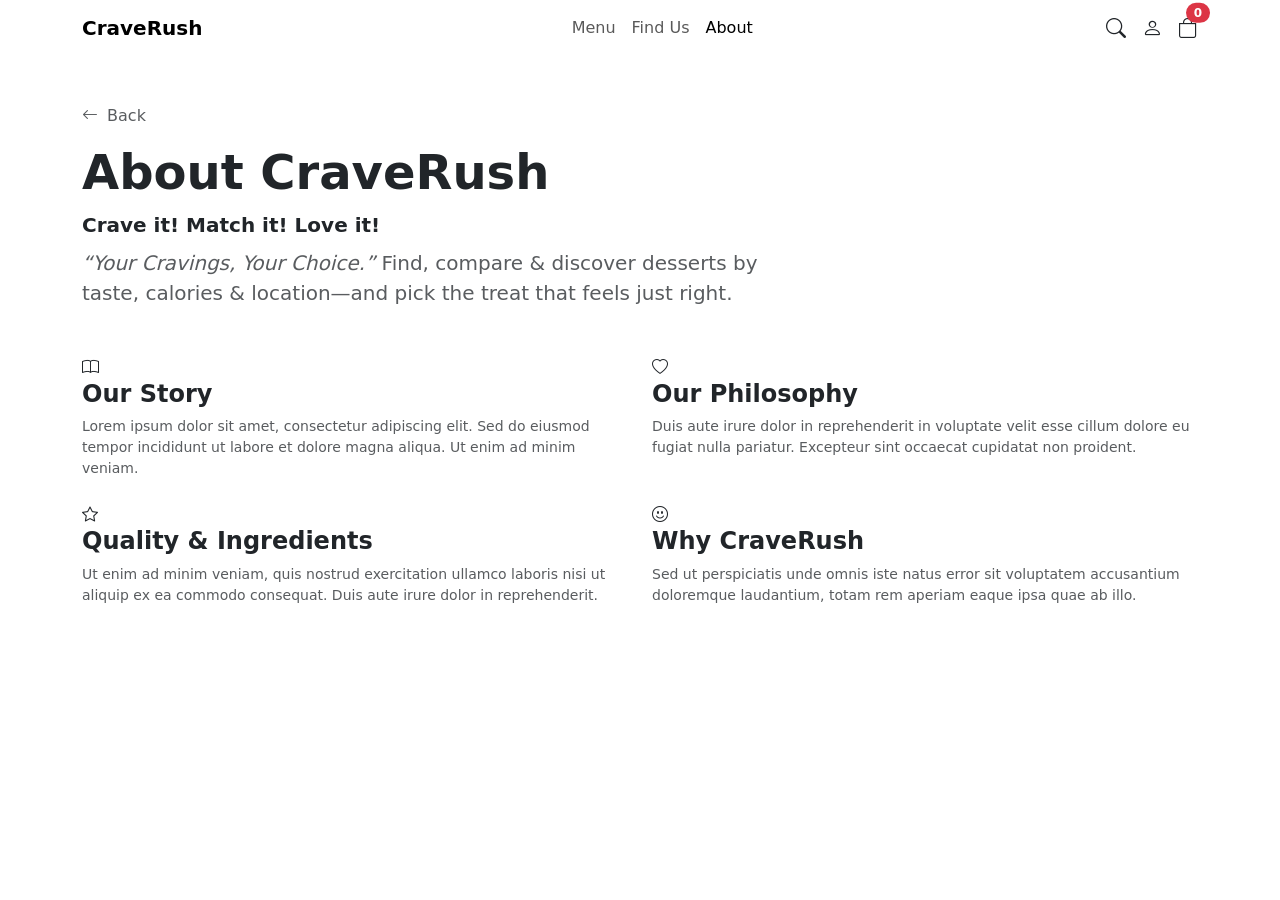
==== about.html @ ae910c8f "Add files via upload" ====
<!DOCTYPE html>
<html lang="en">
<head>
    <meta charset="UTF-8">
    <meta name="viewport" content="width=device-width, initial-scale=1.0">
    <title>About | CraveRush</title>

    <script>
        (function() {
            if (localStorage.getItem('creamySwirlsTheme') === 'dark') {
                document.documentElement.setAttribute('data-theme', 'dark');
            }
        })();
    </script>

    <link href="https://fonts.googleapis.com/css2?family=Playfair+Display:wght@600;700&family=Poppins:wght@300;400;500;600&display=swap" rel="stylesheet">
    <link href="https://cdn.jsdelivr.net/npm/bootstrap@5.3.2/dist/css/bootstrap.min.css" rel="stylesheet">
    <link rel="stylesheet" href="https://cdn.jsdelivr.net/npm/bootstrap-icons@1.11.1/font/bootstrap-icons.css">
    <link rel="stylesheet" href="css/style.css">
</head>
<body>

    <nav class="navbar navbar-expand-lg">
        <div class="container">
            <a class="navbar-brand fw-bold" href="index.html">CraveRush</a>
            <button class="navbar-toggler" type="button" data-bs-toggle="collapse" data-bs-target="#navbarNav">
                <span class="navbar-toggler-icon"></span>
            </button>
            <div class="collapse navbar-collapse" id="navbarNav">
                <ul class="navbar-nav mx-auto">
                    <li class="nav-item"><a class="nav-link" href="desserts.html">Menu</a></li>
                    <li class="nav-item"><a class="nav-link" href="find-us.html">Find Us</a></li>
                    <li class="nav-item"><a class="nav-link active" href="about.html">About</a></li>
                </ul>
                <div class="d-flex align-items-center gap-3 mt-3 mt-lg-0">
                    <a href="products.html" class="text-dark"><i class="bi bi-search fs-5"></i></a>
                    <div class="dropdown">
                        <a href="javascript:void(0)" class="text-dark" id="accountIcon" data-bs-toggle="dropdown">
                            <i class="bi bi-person fs-5"></i>
                        </a>
                        <ul class="dropdown-menu dropdown-menu-end" id="accountMenu"></ul>
                    </div>
                    <a href="cart.html" class="text-dark position-relative">
                        <i class="bi bi-bag fs-5"></i>
                        <span class="position-absolute top-0 start-100 translate-middle badge rounded-pill bg-danger" id="cart-count">0</span>
                    </a>
                </div>
            </div>
        </div>
    </nav>

    <section class="py-5">
        <div class="container">
            <a href="index.html" class="text-decoration-none text-muted mb-3 d-inline-block">
                <i class="bi bi-arrow-left me-1"></i> Back
            </a>
            <h1 class="display-5 fw-bold mb-2">About CraveRush</h1>
            <p class="lead fw-semibold mb-2">Crave it! Match it! Love it!</p>
            <p class="lead text-muted mb-5" style="max-width: 720px;">
                <em>“Your Cravings, Your Choice.”</em> Find, compare &amp; discover desserts by taste, calories &amp; location—and pick the treat that feels just right.
            </p>

            <div class="row g-4">
                <div class="col-md-6">
                    <div class="info-card">
                        <div class="info-icon"><i class="bi bi-book"></i></div>
                        <h4 class="fw-bold mb-2">Our Story</h4>
                        <p class="text-muted small mb-0">
                            Lorem ipsum dolor sit amet, consectetur adipiscing elit. Sed do eiusmod tempor
                            incididunt ut labore et dolore magna aliqua. Ut enim ad minim veniam.
                        </p>
                    </div>
                </div>
                <div class="col-md-6">
                    <div class="info-card">
                        <div class="info-icon"><i class="bi bi-heart"></i></div>
                        <h4 class="fw-bold mb-2">Our Philosophy</h4>
                        <p class="text-muted small mb-0">
                            Duis aute irure dolor in reprehenderit in voluptate velit esse cillum dolore eu
                            fugiat nulla pariatur. Excepteur sint occaecat cupidatat non proident.
                        </p>
                    </div>
                </div>
                <div class="col-md-6">
                    <div class="info-card">
                        <div class="info-icon"><i class="bi bi-star"></i></div>
                        <h4 class="fw-bold mb-2">Quality & Ingredients</h4>
                        <p class="text-muted small mb-0">
                            Ut enim ad minim veniam, quis nostrud exercitation ullamco laboris nisi ut aliquip
                            ex ea commodo consequat. Duis aute irure dolor in reprehenderit.
                        </p>
                    </div>
                </div>
                <div class="col-md-6">
                    <div class="info-card">
                        <div class="info-icon"><i class="bi bi-emoji-smile"></i></div>
                        <h4 class="fw-bold mb-2">Why CraveRush</h4>
                        <p class="text-muted small mb-0">
                            Sed ut perspiciatis unde omnis iste natus error sit voluptatem accusantium
                            doloremque laudantium, totam rem aperiam eaque ipsa quae ab illo.
                        </p>
                    </div>
                </div>
            </div>
        </div>
    </section>

    <script src="https://cdn.jsdelivr.net/npm/bootstrap@5.3.2/dist/js/bootstrap.bundle.min.js"></script>
    <script src="js/products.js"></script>
    <script src="js/auth.js"></script>
    <script src="js/cart.js"></script>
    <script src="js/app.js"></script>
</body>
</html>
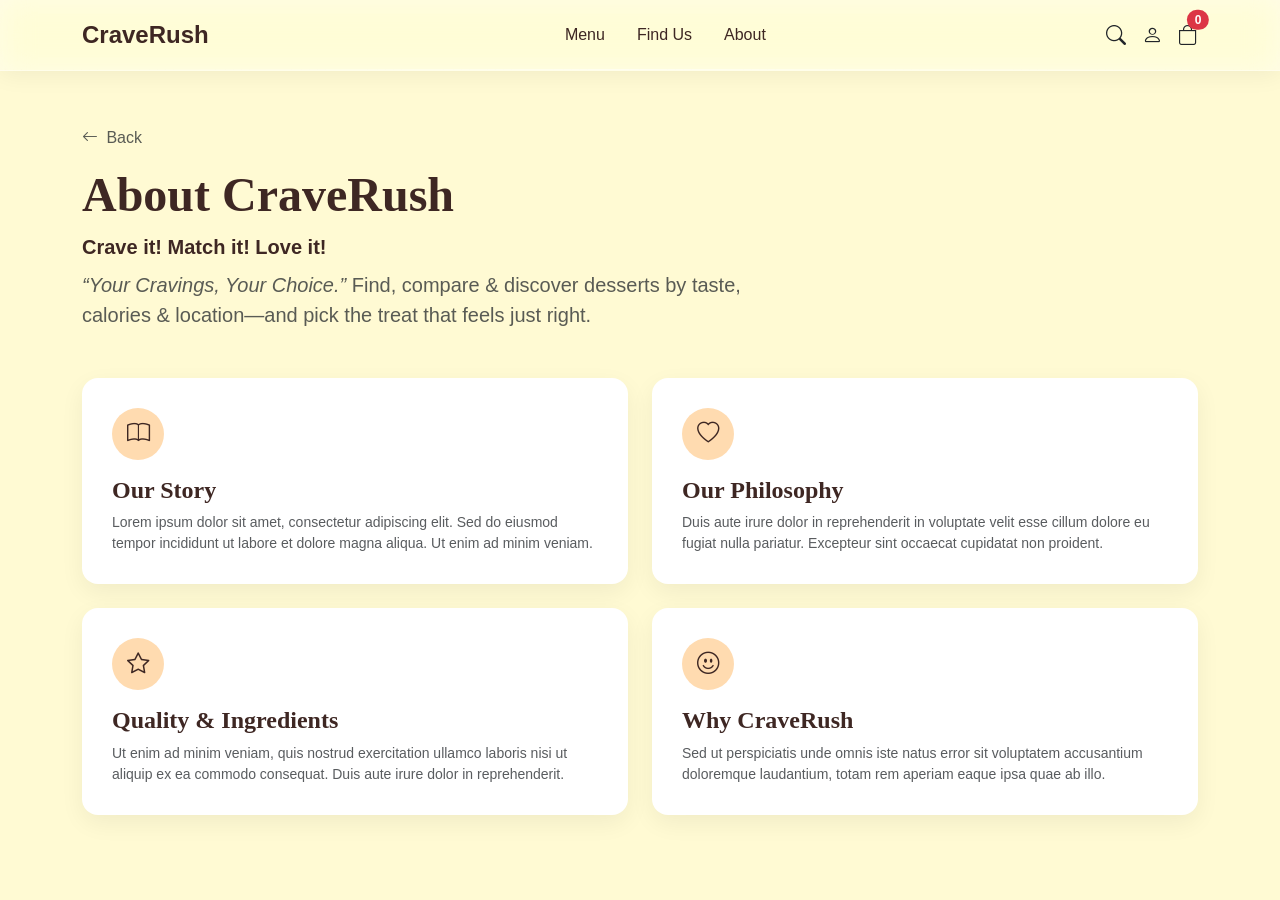
==== commit aa815b62: "Update about.html" ====
--- a/about.html
+++ b/about.html
@@ -16,7 +16,7 @@
     <link href="https://fonts.googleapis.com/css2?family=Playfair+Display:wght@600;700&family=Poppins:wght@300;400;500;600&display=swap" rel="stylesheet">
     <link href="https://cdn.jsdelivr.net/npm/bootstrap@5.3.2/dist/css/bootstrap.min.css" rel="stylesheet">
     <link rel="stylesheet" href="https://cdn.jsdelivr.net/npm/bootstrap-icons@1.11.1/font/bootstrap-icons.css">
-    <link rel="stylesheet" href="css/style.css">
+    <link rel="stylesheet" href="style.css">
 </head>
 <body>
 
@@ -106,9 +106,9 @@
     </section>
 
     <script src="https://cdn.jsdelivr.net/npm/bootstrap@5.3.2/dist/js/bootstrap.bundle.min.js"></script>
-    <script src="js/products.js"></script>
-    <script src="js/auth.js"></script>
-    <script src="js/cart.js"></script>
-    <script src="js/app.js"></script>
+    <script src="products.js"></script>
+    <script src="auth.js"></script>
+    <script src="cart.js"></script>
+    <script src="app.js"></script>
 </body>
-</html>+</html>
--- a/style.css
+++ b/style.css
@@ -0,0 +1,1078 @@
+/* =========================================
+   DESIGN SYSTEM & VARIABLES
+========================================= */
+:root {
+    --primary-bg: #FFFAD3;
+    --peach: #FFDBB0;
+    --soft-pink: #FFCCB8;
+    --pink-accent: #FFB1B1;
+    --text-dark: #3E2723;
+    --text-muted: #6D4C41;
+    --card-bg: #FFFFFF;
+    --border-radius: 16px;
+    --shadow-soft: 0 8px 24px rgba(0, 0, 0, 0.06);
+    --shadow-hover: 0 12px 32px rgba(0, 0, 0, 0.1);
+    --transition: all 0.3s ease;
+    --navbar-height: 78px;
+}
+
+/* =========================================
+   GLOBAL
+========================================= */
+html, body {
+    max-width: 100%;
+    overflow-x: hidden;
+}
+
+body {
+    background-color: var(--primary-bg);
+    color: var(--text-dark);
+    font-family: 'Poppins', sans-serif;
+    /* Compensate for the fixed navbar */
+    padding-top: var(--navbar-height);
+}
+
+h1, h2, h3, h4, h5, h6 { font-family: 'Playfair Display', serif; }
+a { text-decoration: none; color: inherit; }
+
+/* =========================================
+   STICKY / FIXED GLASSMORPHIC NAVBAR
+========================================= */
+.navbar {
+    position: fixed !important;
+    top: 0;
+    left: 0;
+    right: 0;
+    z-index: 1030; /* below modals (1055) but above content */
+    padding-top: 0.75rem !important;
+    padding-bottom: 0.75rem !important;
+    background: rgba(255, 255, 255, 0.45) !important;
+    backdrop-filter: blur(16px) saturate(180%);
+    -webkit-backdrop-filter: blur(16px) saturate(180%);
+    border-bottom: 1px solid rgba(255, 255, 255, 0.35);
+    box-shadow: 0 4px 24px rgba(0, 0, 0, 0.06);
+}
+
+/* Subtle glass highlight line */
+.navbar::after {
+    content: "";
+    position: absolute;
+    left: 0;
+    right: 0;
+    bottom: 0;
+    height: 1px;
+    background: linear-gradient(90deg, transparent, rgba(255,255,255,0.9), transparent);
+    opacity: 0.6;
+}
+
+.navbar-brand {
+    font-size: 1.5rem;
+    color: var(--text-dark) !important;
+}
+
+.nav-link {
+    font-weight: 500;
+    color: var(--text-dark) !important;
+    margin: 0 0.5rem;
+    transition: var(--transition);
+}
+
+.nav-link:hover { color: var(--pink-accent) !important; }
+
+/* Mobile / tablet collapsed menu panel gets its own glass layer */
+@media (max-width: 991.98px) {
+    .navbar-collapse {
+        background: rgba(255, 255, 255, 0.7);
+        backdrop-filter: blur(16px) saturate(180%);
+        -webkit-backdrop-filter: blur(16px) saturate(180%);
+        border: 1px solid rgba(255, 255, 255, 0.5);
+        border-radius: 16px;
+        padding: 1rem;
+        margin-top: 0.75rem;
+        box-shadow: 0 8px 24px rgba(0, 0, 0, 0.08);
+    }
+}
+
+/* =========================================
+   BUTTONS
+========================================= */
+.btn-custom,
+.btn-outline-custom {
+    border: 2px solid var(--text-dark) !important;
+    border-radius: 50px;
+    padding: 0.6rem 1.5rem;
+    font-weight: 500;
+    transition: var(--transition);
+}
+
+.btn-custom {
+    background-color: var(--text-dark);
+    color: #fff;
+}
+
+.btn-custom:hover,
+.btn-custom:focus,
+.btn-custom:active,
+.btn-custom:focus-visible {
+    background-color: transparent;
+    color: var(--text-dark);
+    border-color: var(--text-dark) !important;
+    box-shadow: 0 0 0 0.25rem rgba(255, 177, 177, 0.4);
+}
+
+.btn-outline-custom {
+    background-color: transparent;
+    color: var(--text-dark);
+}
+
+.btn-outline-custom:hover,
+.btn-outline-custom:focus,
+.btn-outline-custom:active,
+.btn-outline-custom:focus-visible {
+    background-color: var(--text-dark);
+    color: #fff;
+    border-color: var(--text-dark) !important;
+    box-shadow: 0 0 0 0.25rem rgba(255, 177, 177, 0.4);
+}
+
+/* =========================================
+   HERO
+========================================= */
+.hero-section { padding: 3rem 0; }
+
+.hero-img {
+    border-radius: var(--border-radius);
+    box-shadow: var(--shadow-soft);
+    object-fit: cover;
+    max-height: 450px;
+    width: 100%;
+}
+
+/* Equal-sized hero buttons */
+.hero-btn-group {
+    max-width: 520px;
+    width: 100%;
+}
+.hero-btn {
+    flex: 1 1 0;
+    min-width: 0;
+    min-height: 68px;              /* ~2 rows tall */
+    display: flex !important;
+    align-items: center;           /* vertically centered */
+    justify-content: center;       /* horizontally centered */
+    text-align: center;
+    white-space: normal;
+    line-height: 1.25;
+    padding: 0.75rem 0.75rem !important;
+    font-size: 1rem;
+    font-weight: 600;
+}
+@media (max-width: 575.98px) {
+    .hero-btn-group { max-width: 100%; gap: 0.6rem !important; }
+    .hero-btn {
+        min-height: 72px;
+        font-size: 0.9rem;
+        padding: 0.6rem 0.5rem !important;
+    }
+}
+
+/* =========================================
+   MAIN CHOICES (equal-sized pair)
+========================================= */
+.choice-wrapper {
+    max-width: 700px;
+    width: 100%;
+    margin: 0 auto;
+}
+
+.choice-btn {
+    flex: 1 1 0;
+    min-width: 0;
+    text-decoration: none;
+}
+
+.choice-card {
+    background-color: var(--peach);
+    border-radius: var(--border-radius);
+    transition: var(--transition);
+    cursor: pointer;
+    border: 2px solid transparent;
+    width: 100%;
+    min-height: 130px;
+    padding: 2.5rem 1rem;
+    display: flex;
+    align-items: center;
+    justify-content: center;
+    text-align: center;
+}
+
+.choice-btn:hover .choice-card,
+.choice-btn:focus-visible .choice-card {
+    transform: translateY(-5px);
+    box-shadow: var(--shadow-hover);
+    border-color: var(--pink-accent);
+    background-color: var(--soft-pink);
+}
+
+@media (max-width: 575.98px) {
+    .choice-btn { width: 100%; }
+    .choice-card { min-height: 100px; padding: 1.75rem 1rem; }
+}
+
+/* =========================================
+   SEARCH BAR
+========================================= */
+.search-wrapper {
+    background: #fff;
+    border-radius: 50px;
+    box-shadow: var(--shadow-soft);
+    padding: 0.25rem;
+}
+.search-wrapper .form-control {
+    background: transparent;
+    border-radius: 50px;
+}
+.search-wrapper .form-control:focus { box-shadow: none; }
+
+/* =========================================
+   PRODUCT CARDS
+========================================= */
+.product-card {
+    background: var(--card-bg);
+    border-radius: var(--border-radius);
+    overflow: hidden;
+    transition: var(--transition);
+    border: none;
+    box-shadow: var(--shadow-soft);
+    height: 100%;
+    cursor: pointer;
+}
+.product-card:hover {
+    transform: translateY(-5px);
+    box-shadow: var(--shadow-hover);
+}
+.product-card img {
+    height: 200px;
+    width: 100%;
+    object-fit: cover;
+    transition: transform 0.5s ease;
+}
+.product-card:hover img { transform: scale(1.05); }
+.product-card .card-body { padding: 1.25rem; }
+.product-card .price { font-weight: 600; color: var(--text-dark); }
+.product-card .calories { font-size: 0.85rem; color: var(--text-muted); }
+
+/* =========================================
+   CATEGORY CARDS
+========================================= */
+.category-card {
+    background: var(--card-bg);
+    border-radius: var(--border-radius);
+    overflow: hidden;
+    transition: var(--transition);
+    box-shadow: var(--shadow-soft);
+    cursor: pointer;
+    text-align: center;
+    border: 2px solid transparent;
+}
+.category-card:hover,
+.category-card:focus-visible {
+    transform: translateY(-5px);
+    box-shadow: var(--shadow-hover);
+    border-color: var(--pink-accent);
+    outline: none;
+}
+.category-card img { height: 150px; object-fit: cover; width: 100%; }
+.category-card h5 { margin: 1rem 0; font-size: 1.1rem; }
+
+/* =========================================
+   PRODUCT DETAILS
+========================================= */
+.product-detail-img {
+    border-radius: var(--border-radius);
+    box-shadow: var(--shadow-soft);
+    width: 100%;
+    max-height: 500px;
+    object-fit: cover;
+}
+
+.quantity-selector {
+    display: inline-flex;
+    align-items: center;
+    border: 1px solid #ddd;
+    border-radius: 50px;
+    overflow: hidden;
+}
+.quantity-selector button {
+    background: transparent;
+    border: none;
+    padding: 0.5rem 1rem;
+    font-size: 1.2rem;
+    cursor: pointer;
+    transition: var(--transition);
+}
+.quantity-selector button:hover { background-color: var(--peach); }
+.quantity-selector input {
+    width: 50px;
+    text-align: center;
+    border: none;
+    font-weight: 600;
+    background: transparent;
+}
+
+/* =========================================
+   BREADCRUMB
+========================================= */
+.breadcrumb-item a { color: var(--text-muted); }
+.breadcrumb-item.active { color: var(--text-dark); font-weight: 500; }
+
+/* =========================================
+   OWL CAROUSEL
+========================================= */
+#featured-products {
+    position: relative;
+    padding: 0 55px;
+}
+
+#featured-products .item { padding: 0 10px; }
+
+/* Dots */
+.owl-theme .owl-dots { margin-top: 20px !important; }
+.owl-theme .owl-dots .owl-dot span {
+    background: var(--peach) !important;
+    transition: var(--transition);
+}
+.owl-theme .owl-dots .owl-dot.active span,
+.owl-theme .owl-dots .owl-dot:hover span {
+    background: var(--pink-accent) !important;
+}
+
+/* Prev / Next black circular buttons */
+#featured-products .owl-nav {
+    margin: 0 !important;
+}
+#featured-products .owl-nav button.owl-prev,
+#featured-products .owl-nav button.owl-next {
+    position: absolute;
+    top: 50%;
+    transform: translateY(-50%);
+    background: #000 !important;
+    color: #fff !important;
+    width: 44px;
+    height: 44px;
+    border-radius: 50% !important;
+    display: flex !important;
+    align-items: center;
+    justify-content: center;
+    font-size: 1.15rem !important;
+    font-weight: 700 !important;
+    line-height: 1;
+    padding: 0 !important;
+    margin: 0 !important;
+    transition: var(--transition);
+    box-shadow: 0 6px 16px rgba(0, 0, 0, 0.18);
+    z-index: 5;
+}
+#featured-products .owl-nav button.owl-prev { left: 0; }
+#featured-products .owl-nav button.owl-next { right: 0; }
+
+#featured-products .owl-nav button.owl-prev:hover,
+#featured-products .owl-nav button.owl-next:hover {
+    background: var(--pink-accent) !important;
+    color: #000 !important;
+    transform: translateY(-50%) scale(1.08);
+    box-shadow: 0 8px 20px rgba(0, 0, 0, 0.25);
+}
+#featured-products .owl-nav button.disabled {
+    opacity: 0.35;
+    cursor: not-allowed;
+    pointer-events: none;
+}
+
+@media (max-width: 767.98px) {
+    #featured-products { padding: 0 42px; }
+    #featured-products .owl-nav button.owl-prev,
+    #featured-products .owl-nav button.owl-next {
+        width: 36px;
+        height: 36px;
+        font-size: 0.95rem !important;
+    }
+}
+
+/* =========================================
+   UTILITIES
+========================================= */
+.section-title {
+    font-weight: 700;
+    color: var(--text-dark);
+    position: relative;
+    display: inline-block;
+}
+
+.fade-in { animation: fadeIn 0.6s ease-in-out; }
+@keyframes fadeIn {
+    from { opacity: 0; transform: translateY(20px); }
+    to { opacity: 1; transform: translateY(0); }
+}
+
+/* Custom menu without default caret on account icon */
+#accountIcon::after { display: none !important; }
+
+/* =========================================
+   AUTH PAGES (login / signup)
+========================================= */
+.auth-section {
+    min-height: calc(100vh - var(--navbar-height));
+    display: flex;
+    align-items: center;
+    justify-content: center;
+    padding: 3rem 1rem;
+}
+.auth-card {
+    background: #fff;
+    border-radius: 24px;
+    box-shadow: var(--shadow-soft);
+    max-width: 480px;
+    width: 100%;
+    padding: 2.25rem;
+}
+.auth-tabs {
+    display: flex;
+    background: var(--primary-bg);
+    border-radius: 50px;
+    padding: 4px;
+    margin-bottom: 1.75rem;
+}
+.auth-tab {
+    flex: 1;
+    border: none;
+    background: transparent;
+    padding: 0.65rem;
+    border-radius: 50px;
+    font-weight: 600;
+    color: var(--text-muted);
+    transition: var(--transition);
+    cursor: pointer;
+}
+.auth-tab.active {
+    background: var(--text-dark);
+    color: #fff;
+}
+.auth-form { display: none; }
+.auth-form.active { display: block; }
+.auth-card .form-control {
+    border-radius: 12px;
+    padding: 0.7rem 1rem;
+    border: 1px solid #eee;
+    background: #fafafa;
+}
+.auth-card .form-control:focus {
+    box-shadow: 0 0 0 0.2rem rgba(255, 177, 177, 0.35);
+    border-color: var(--pink-accent);
+    background: #fff;
+}
+
+/* =========================================
+   FIND US / ABOUT / ORDERS cards
+========================================= */
+.info-card {
+    background: #fff;
+    border-radius: var(--border-radius);
+    box-shadow: var(--shadow-soft);
+    padding: 1.75rem;
+    height: 100%;
+    transition: var(--transition);
+    border: 2px solid transparent;
+}
+.info-card:hover {
+    transform: translateY(-5px);
+    box-shadow: var(--shadow-hover);
+    border-color: var(--pink-accent);
+}
+.info-card .info-icon {
+    width: 52px;
+    height: 52px;
+    border-radius: 50%;
+    background: var(--peach);
+    display: flex;
+    align-items: center;
+    justify-content: center;
+    font-size: 1.4rem;
+    color: var(--text-dark);
+    margin-bottom: 1rem;
+}
+
+.order-card {
+    background: #fff;
+    border-radius: var(--border-radius);
+    box-shadow: var(--shadow-soft);
+    padding: 1.5rem;
+    margin-bottom: 1.25rem;
+    border-left: 5px solid var(--pink-accent);
+}
+.order-card .order-id { font-weight: 700; }
+.order-card .status-badge {
+    display: inline-block;
+    background: #E8F5E9;
+    color: #2E7D32;
+    padding: 0.25rem 0.75rem;
+    border-radius: 50px;
+    font-size: 0.8rem;
+    font-weight: 600;
+}
+
+/* =========================================
+   RESPONSIVE
+========================================= */
+@media (max-width: 768px) {
+    :root { --navbar-height: 68px; }
+    .hero-section { text-align: center; padding: 2rem 0; }
+    .hero-img { margin-top: 2rem; }
+    .product-card img { height: 160px; }
+    .category-card img { height: 120px; }
+    .display-4 { font-size: 2.2rem; }
+}
+
+/* =========================================
+   COMPARE CHECKBOX ON PRODUCT CARD
+========================================= */
+.compare-check {
+    position: absolute;
+    top: 10px;
+    left: 10px;
+    z-index: 3;
+    background: rgba(255, 255, 255, 0.92);
+    backdrop-filter: blur(4px);
+    padding: 0.3rem 0.65rem;
+    border-radius: 50px;
+    display: inline-flex;
+    align-items: center;
+    gap: 0.35rem;
+    font-size: 0.75rem;
+    font-weight: 600;
+    color: var(--text-dark);
+    cursor: pointer;
+    box-shadow: 0 2px 8px rgba(0, 0, 0, 0.08);
+    transition: var(--transition);
+}
+.compare-check:hover { background: #fff; box-shadow: 0 4px 12px rgba(0,0,0,0.12); }
+.compare-check input { accent-color: var(--pink-accent); cursor: pointer; }
+
+/* =========================================
+   COMPARE MODAL TABLE
+========================================= */
+.compare-scroll {
+    overflow-x: auto;
+    -webkit-overflow-scrolling: touch;
+    padding-bottom: 0.5rem;
+}
+.compare-table {
+    width: 100%;
+    min-width: 640px;
+    border-collapse: separate;
+    border-spacing: 0 8px;
+}
+.compare-table th,
+.compare-table td {
+    padding: 0.75rem 1rem;
+    vertical-align: middle;
+    text-align: center;
+    border: none;
+    background: #fff;
+}
+.compare-table tbody tr td {
+    background: #fff;
+    border-top: 1px solid #f3f3f3;
+    border-bottom: 1px solid #f3f3f3;
+}
+.compare-table tbody tr td:first-child {
+    border-top-left-radius: 12px;
+    border-bottom-left-radius: 12px;
+}
+.compare-table tbody tr td:last-child {
+    border-top-right-radius: 12px;
+    border-bottom-right-radius: 12px;
+}
+.compare-attr {
+    text-align: left !important;
+    font-weight: 600;
+    color: var(--text-muted);
+    font-size: 0.85rem;
+    background: var(--primary-bg) !important;
+    white-space: nowrap;
+    min-width: 120px;
+}
+.compare-img {
+    width: 100px;
+    height: 100px;
+    border-radius: 12px;
+    object-fit: cover;
+}
+.compare-remove {
+    background: #f2f2f2;
+    border: none;
+    width: 28px; height: 28px;
+    border-radius: 50%;
+    font-size: 0.75rem;
+    color: var(--text-dark);
+    cursor: pointer;
+    transition: var(--transition);
+}
+.compare-remove:hover {
+    background: var(--pink-accent);
+    color: #fff;
+}
+
+/* =========================================
+   AVAILABILITY LIST (Product Details)
+========================================= */
+.availability-list {
+    display: flex;
+    flex-direction: column;
+    gap: 0.6rem;
+}
+.availability-item {
+    display: flex;
+    justify-content: space-between;
+    align-items: center;
+    padding: 0.7rem 1rem;
+    border-radius: 12px;
+    background: #fff;
+    border: 1px solid #f0f0f0;
+    transition: var(--transition);
+}
+.availability-item:hover {
+    border-color: var(--pink-accent);
+    box-shadow: 0 4px 12px rgba(0, 0, 0, 0.05);
+}
+.availability-item.unavailable {
+    opacity: 0.6;
+    background: #fafafa;
+}
+.availability-status {
+    font-size: 0.78rem;
+    font-weight: 600;
+    padding: 0.3rem 0.7rem;
+    border-radius: 50px;
+    white-space: nowrap;
+}
+.availability-status.in  { background: #E8F5E9; color: #2E7D32; }
+.availability-status.out { background: #FBEAEA; color: #B71C1C; }
+
+/* =========================================
+   MOBILE-ONLY RESPONSIVE FIXES
+========================================= */
+html, body { overflow-x: hidden; }
+
+/* --- Compare: desktop shows table, mobile shows stacked cards --- */
+.compare-mobile { display: none; }
+
+/* ---------- ALL MOBILE FIXES ---------- */
+@media (max-width: 767.98px) {
+
+    /* ---- NAVBAR + DROPDOWN FIX ---- */
+    .navbar { padding-left: 0 !important; padding-right: 0 !important; }
+    .navbar .container { padding-left: 12px; padding-right: 12px; }
+
+    .navbar-collapse {
+        /* remove backdrop-filter — it breaks dropdown positioning */
+        backdrop-filter: none !important;
+        -webkit-backdrop-filter: none !important;
+        background: #fff !important;
+        border-radius: 16px;
+        padding: 1rem;
+        margin-top: 0.75rem;
+        box-shadow: 0 8px 24px rgba(0, 0, 0, 0.08);
+        max-width: 100%;
+        overflow-x: hidden;
+    }
+
+    .navbar-collapse .d-flex {
+        flex-wrap: wrap;
+        justify-content: center;
+        gap: 1rem !important;
+    }
+
+    /* Dropdown menu — constrain inside viewport */
+    .dropdown-menu {
+        position: absolute !important;
+        right: 0 !important;
+        left: auto !important;
+        top: calc(100% + 6px) !important;
+        transform: none !important;
+        min-width: 200px;
+        max-width: calc(100vw - 24px);
+        background: #fff !important;
+        border: 1px solid #eee;
+        border-radius: 14px;
+        box-shadow: 0 8px 24px rgba(0, 0, 0, 0.12);
+        padding: 0.5rem;
+        z-index: 2000;
+    }
+    .dropdown-menu .dropdown-item {
+        font-size: 0.9rem;
+        padding: 0.55rem 0.75rem;
+        border-radius: 8px;
+        white-space: normal;
+    }
+
+    /* ---- COMPARE MODAL ---- */
+    .compare-desktop { display: none !important; }
+    .compare-mobile  { display: block; }
+
+    .compare-product-card {
+        position: relative;
+        background: #fff;
+        border-radius: 16px;
+        padding: 1.25rem;
+        margin-bottom: 1rem;
+        border: 1px solid #f0f0f0;
+        box-shadow: 0 4px 12px rgba(0,0,0,0.04);
+    }
+    .compare-product-card .compare-img {
+        width: 100%;
+        height: 180px;
+        object-fit: cover;
+        border-radius: 12px;
+        margin-bottom: 0.75rem;
+    }
+    .compare-product-card h5 {
+        font-size: 1.05rem;
+        font-weight: 700;
+        margin-bottom: 0.75rem;
+        padding-right: 2.25rem;
+        word-break: break-word;
+    }
+    .compare-product-card .compare-remove {
+        position: absolute;
+        top: 1rem;
+        right: 1rem;
+        z-index: 2;
+    }
+    .compare-row {
+        display: flex;
+        justify-content: space-between;
+        gap: 1rem;
+        padding: 0.5rem 0;
+        border-bottom: 1px dashed #eee;
+        font-size: 0.9rem;
+    }
+    .compare-row:last-child { border-bottom: none; }
+    .compare-row .lbl {
+        color: var(--text-muted);
+        font-weight: 600;
+        flex-shrink: 0;
+    }
+    .compare-row .val {
+        text-align: right;
+        color: var(--text-dark);
+        word-break: break-word;
+        overflow-wrap: anywhere;
+    }
+    .compare-row .val ul { padding: 0; margin: 0; list-style: none; }
+    .compare-row .val ul li { font-size: 0.82rem; }
+
+    #compareModal .modal-dialog { margin: 0.5rem; }
+    #compareModal .modal-content { border-radius: 20px; }
+    #compareModal .modal-body { padding: 1rem 1.1rem 1.5rem; }
+
+    /* ---- AUTH / LOGIN / SIGNUP ---- */
+    .auth-section {
+        padding: 1rem 0.5rem !important;
+        min-height: auto !important;
+        display: block !important;
+    }
+    .auth-card {
+        padding: 1.25rem 1rem !important;
+        border-radius: 18px !important;
+        max-width: 100% !important;
+        width: 100% !important;
+        margin: 0 auto;
+        box-sizing: border-box;
+        overflow: hidden;
+        word-wrap: break-word;
+        overflow-wrap: anywhere;
+    }
+    .auth-card * {
+        max-width: 100%;
+        box-sizing: border-box;
+    }
+    .auth-card h2 {
+        font-size: 1.35rem !important;
+        line-height: 1.25;
+        word-wrap: break-word;
+        overflow-wrap: anywhere;
+    }
+    .auth-card > .text-center p {
+        font-size: 0.85rem;
+        word-break: break-word;
+    }
+    .auth-tabs { width: 100%; }
+    .auth-tab {
+        font-size: 0.85rem !important;
+        padding: 0.5rem 0.4rem !important;
+    }
+    .auth-card .form-label { font-size: 0.8rem; }
+    .auth-card .form-control {
+        width: 100% !important;
+        font-size: 0.9rem !important;
+        padding: 0.6rem 0.75rem !important;
+    }
+    .auth-card .btn {
+        width: 100% !important;
+        font-size: 0.9rem !important;
+        padding: 0.7rem 1rem !important;
+    }
+    .auth-card p {
+        font-size: 0.8rem;
+        word-wrap: break-word;
+        overflow-wrap: anywhere;
+    }
+
+    /* ---- GENERAL MOBILE POLISH ---- */
+    h1.display-5 { font-size: 1.7rem; }
+    h1.display-4 { font-size: 2rem; }
+    .section-title { font-size: 1.35rem; }
+    .hero-img { max-height: 320px; }
+    .product-detail-img { max-height: 300px; }
+    .quantity-selector button { padding: 0.4rem 0.75rem; }
+    .quantity-selector input { width: 42px; }
+    .navbar-brand { font-size: 1.2rem; }
+    .breadcrumb { font-size: 0.82rem; }
+    .order-card { padding: 1rem; }
+    .info-card  { padding: 1.25rem; }
+    .card { word-break: break-word; }
+    .modal-dialog { margin: 0.5rem; }
+}
+
+@media (max-width: 575.98px) {
+    .auth-section { padding: 0.75rem 0.5rem !important; }
+    .auth-card { padding: 1.1rem 0.9rem !important; }
+}
+
+@media (max-width: 360px) {
+    .hero-btn-group { gap: 0.5rem !important; }
+    .hero-btn { font-size: 0.82rem; min-height: 64px; padding: 0.5rem 0.4rem !important; }
+    .choice-card { padding: 1.5rem 0.75rem; }
+    .choice-card h3 { font-size: 1.1rem; }
+    .navbar-brand { font-size: 1.05rem; }
+    .display-4 { font-size: 1.75rem; }
+    .auth-card { padding: 1rem 0.75rem !important; }
+    .auth-card h2 { font-size: 1.2rem !important; }
+    .auth-tab { font-size: 0.78rem !important; padding: 0.45rem 0.3rem !important; }
+}
+
+/* =========================================
+   ACCOUNT PAGE
+========================================= */
+.account-section { padding: 2.5rem 0 4rem; }
+
+.account-tabs {
+    display: flex;
+    gap: 0.5rem;
+    margin-bottom: 1.75rem;
+    flex-wrap: wrap;
+}
+.account-tab {
+    border: 2px solid transparent;
+    background: var(--card-bg);
+    color: var(--text-dark);
+    padding: 0.55rem 1.2rem;
+    border-radius: 50px;
+    font-weight: 600;
+    font-size: 0.9rem;
+    cursor: pointer;
+    transition: var(--transition);
+    box-shadow: var(--shadow-soft);
+}
+.account-tab.active { background: var(--text-dark); color: var(--primary-bg); }
+
+.account-panel { display: none; }
+.account-panel.active { display: block; }
+
+.account-card {
+    background: var(--card-bg);
+    border-radius: var(--border-radius);
+    box-shadow: var(--shadow-soft);
+    padding: 1.75rem;
+    margin-bottom: 1.5rem;
+    border: 1px solid rgba(0,0,0,0.04);
+}
+.account-card h4 {
+    font-size: 1.15rem;
+    font-weight: 700;
+    margin-bottom: 1.25rem;
+}
+
+.address-display p { margin-bottom: 0.35rem; }
+
+.payment-option {
+    display: flex;
+    align-items: flex-start;
+    gap: 0.75rem;
+    padding: 1rem;
+    border: 2px solid var(--pink-accent);
+    border-radius: 12px;
+    background: rgba(255, 177, 177, 0.12);
+}
+.payment-option input[type="radio"] {
+    margin-top: 0.35rem;
+    accent-color: var(--pink-accent);
+}
+.payment-option label { cursor: pointer; margin: 0; }
+
+.dark-toggle {
+    display: flex;
+    align-items: center;
+    justify-content: space-between;
+    gap: 1rem;
+    padding: 0.9rem 1rem;
+    background: rgba(0,0,0,0.03);
+    border-radius: 12px;
+}
+
+.switch { position: relative; display: inline-block; width: 46px; height: 26px; }
+.switch input { opacity: 0; width: 0; height: 0; }
+.switch .slider {
+    position: absolute; cursor: pointer;
+    top: 0; left: 0; right: 0; bottom: 0;
+    background: #ccc; border-radius: 34px; transition: 0.3s;
+}
+.switch .slider::before {
+    content: ""; position: absolute;
+    height: 20px; width: 20px; left: 3px; bottom: 3px;
+    background: #fff; border-radius: 50%; transition: 0.3s;
+}
+.switch input:checked + .slider { background: var(--pink-accent); }
+.switch input:checked + .slider::before { transform: translateX(20px); }
+
+/* =========================================
+   DARK MODE
+========================================= */
+html[data-theme="dark"] {
+    --primary-bg: #1F1612;
+    --peach: #4A2F23;
+    --soft-pink: #5A3D2E;
+    --pink-accent: #FFB1B1;
+    --text-dark: #FFFAD3;
+    --text-muted: #B8A89A;
+    --card-bg: #2B1F18;
+    --shadow-soft: 0 8px 24px rgba(0, 0, 0, 0.4);
+    --shadow-hover: 0 12px 32px rgba(0, 0, 0, 0.6);
+}
+html[data-theme="dark"] body {
+    background-color: var(--primary-bg);
+    color: var(--text-dark);
+}
+html[data-theme="dark"] .navbar {
+    background: rgba(31, 22, 18, 0.65) !important;
+    border-bottom: 1px solid rgba(255,255,255,0.08) !important;
+    box-shadow: 0 4px 24px rgba(0,0,0,0.4) !important;
+}
+html[data-theme="dark"] .navbar-brand,
+html[data-theme="dark"] .nav-link,
+html[data-theme="dark"] .navbar .text-dark {
+    color: var(--text-dark) !important;
+}
+html[data-theme="dark"] .navbar-toggler-icon { filter: invert(1); }
+
+html[data-theme="dark"] .dropdown-menu {
+    background: var(--card-bg);
+    border-color: rgba(255,255,255,0.08);
+}
+html[data-theme="dark"] .dropdown-item { color: var(--text-dark); }
+html[data-theme="dark"] .dropdown-item:hover {
+    background: rgba(255,255,255,0.06);
+    color: var(--pink-accent);
+}
+html[data-theme="dark"] .dropdown-divider { border-color: rgba(255,255,255,0.08); }
+
+html[data-theme="dark"] .search-wrapper,
+html[data-theme="dark"] .search-wrapper .form-control,
+html[data-theme="dark"] .search-wrapper .input-group-text {
+    background: var(--card-bg) !important;
+    color: var(--text-dark);
+}
+html[data-theme="dark"] .search-wrapper .form-control::placeholder { color: var(--text-muted); }
+
+html[data-theme="dark"] .product-card,
+html[data-theme="dark"] .category-card,
+html[data-theme="dark"] .info-card,
+html[data-theme="dark"] .auth-card,
+html[data-theme="dark"] .order-card,
+html[data-theme="dark"] .availability-item,
+html[data-theme="dark"] .compare-product-card,
+html[data-theme="dark"] .account-card,
+html[data-theme="dark"] .card {
+    background: var(--card-bg);
+    color: var(--text-dark);
+    border-color: rgba(255,255,255,0.06) !important;
+}
+
+html[data-theme="dark"] .compare-check { background: rgba(43,31,24,0.92); color: var(--text-dark); }
+html[data-theme="dark"] .compare-table td,
+html[data-theme="dark"] .compare-table th { background: var(--card-bg); color: var(--text-dark); }
+html[data-theme="dark"] .compare-attr {
+    background: var(--peach) !important;
+    color: var(--text-dark) !important;
+}
+
+html[data-theme="dark"] .btn-custom {
+    background: var(--text-dark);
+    color: var(--primary-bg);
+    border-color: var(--text-dark) !important;
+}
+html[data-theme="dark"] .btn-custom:hover,
+html[data-theme="dark"] .btn-custom:focus {
+    background: transparent;
+    color: var(--text-dark);
+}
+html[data-theme="dark"] .btn-outline-custom {
+    color: var(--text-dark);
+    border-color: var(--text-dark) !important;
+}
+html[data-theme="dark"] .btn-outline-custom:hover,
+html[data-theme="dark"] .btn-outline-custom:focus {
+    background: var(--text-dark);
+    color: var(--primary-bg);
+}
+
+html[data-theme="dark"] .form-control,
+html[data-theme="dark"] .form-select {
+    background: rgba(255,255,255,0.05);
+    border-color: rgba(255,255,255,0.1);
+    color: var(--text-dark);
+}
+html[data-theme="dark"] .form-control::placeholder { color: var(--text-muted); }
+html[data-theme="dark"] .auth-tabs { background: rgba(0,0,0,0.25); }
+html[data-theme="dark"] .auth-tab { color: var(--text-muted); }
+html[data-theme="dark"] .auth-tab.active { background: var(--text-dark); color: var(--primary-bg); }
+
+html[data-theme="dark"] .text-muted { color: var(--text-muted) !important; }
+html[data-theme="dark"] .breadcrumb-item a { color: var(--text-muted); }
+html[data-theme="dark"] .breadcrumb-item.active { color: var(--text-dark); }
+html[data-theme="dark"] .modal-content { background: var(--card-bg); color: var(--text-dark); }
+html[data-theme="dark"] .modal-header,
+html[data-theme="dark"] .modal-footer { border-color: rgba(255,255,255,0.08); }
+html[data-theme="dark"] .btn-close { filter: invert(1); }
+html[data-theme="dark"] .quantity-selector { border-color: rgba(255,255,255,0.15); }
+html[data-theme="dark"] .quantity-selector input { color: var(--text-dark); }
+html[data-theme="dark"] .dark-toggle { background: rgba(255,255,255,0.04); }
+html[data-theme="dark"] .status-badge {
+    background: rgba(46,125,50,0.25) !important;
+    color: #A5D6A7 !important;
+}
+html[data-theme="dark"] .availability-status.in  { background: rgba(46,125,50,0.25);  color: #A5D6A7; }
+html[data-theme="dark"] .availability-status.out { background: rgba(183,28,28,0.25); color: #EF9A9A; }
+html[data-theme="dark"] .availability-item.unavailable { background: rgba(255,255,255,0.02); }
+
+/* =========================================
+   MOBILE SAFETY (account + checkout)
+========================================= */
+@media (max-width: 575.98px) {
+    .account-section { padding: 1.5rem 0 3rem; }
+    .account-card { padding: 1.25rem; }
+    .account-tab  { font-size: 0.8rem; padding: 0.5rem 1rem; }
+    .account-card h4 { font-size: 1rem; }
+    .payment-option { padding: 0.85rem; }
+}
